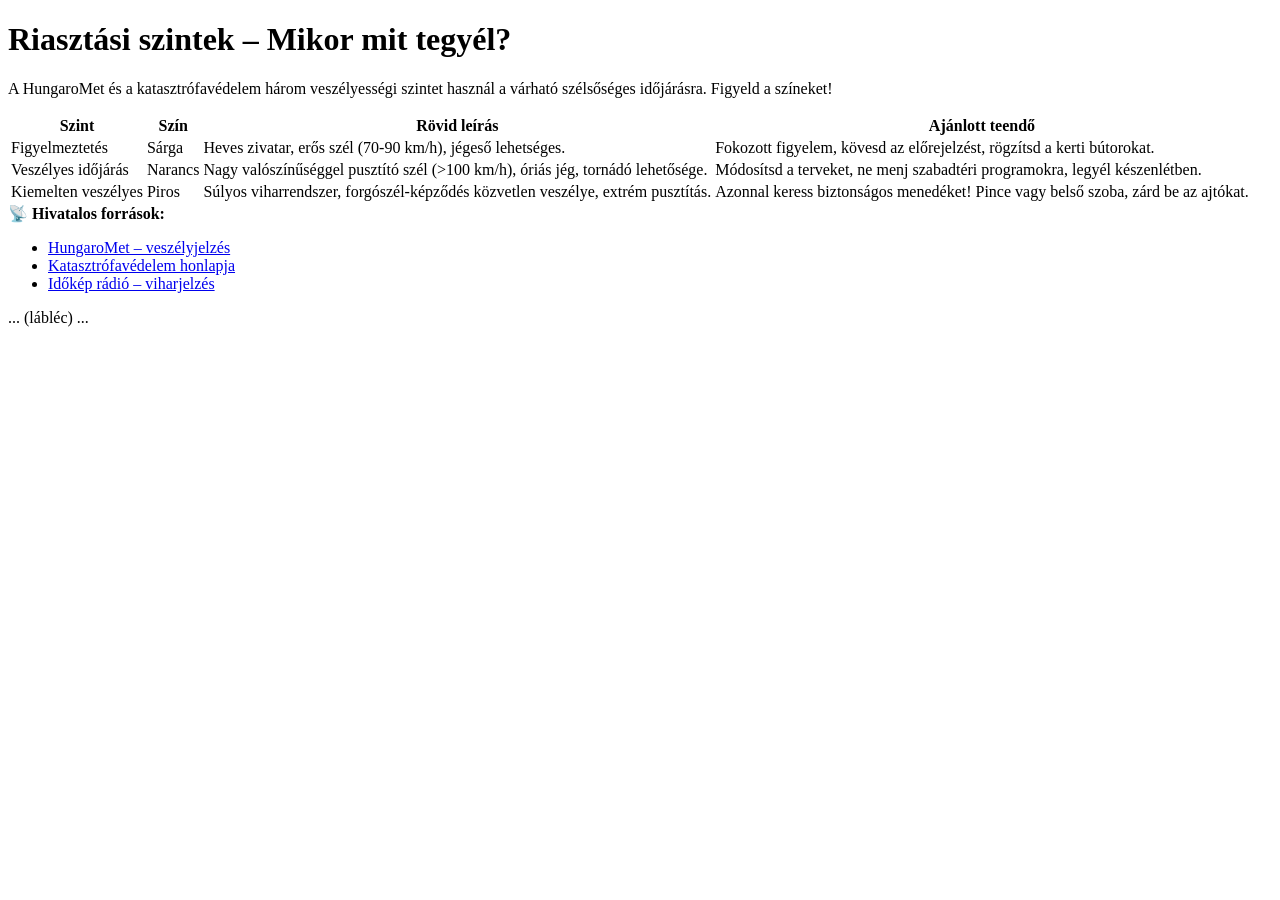
==== riasztasi-szintek.html @ b9fa14e5 "initial commit" ====
<!DOCTYPE html>
<html lang="hu">
<head>
  <meta charset="UTF-8">
  <meta name="viewport" content="width=device-width, initial-scale=1.0">
  <title>Tornádóközpont | Riasztási szintek</title>
  <style>/* ugyanaz a fő CSS */</style>
</head>
<body>
  <!-- header és nav (megegyező) -->
  <main class="container">
    <h1>Riasztási szintek – Mikor mit tegyél?</h1>
    <p>A HungaroMet és a katasztrófavédelem három veszélyességi szintet használ a várható szélsőséges időjárásra. Figyeld a színeket!</p>

    <div class="table-responsive">
      <table class="level-table">
        <thead>
          <tr><th>Szint</th><th>Szín</th><th>Rövid leírás</th><th>Ajánlott teendő</th></tr>
        </thead>
        <tbody>
          <tr><td>Figyelmeztetés</td><td><span class="color-badge" style="background:#ffc107;"></span> Sárga</td><td>Heves zivatar, erős szél (70-90 km/h), jégeső lehetséges.</td><td>Fokozott figyelem, kövesd az előrejelzést, rögzítsd a kerti bútorokat.</td></tr>
          <tr><td>Veszélyes időjárás</td><td><span class="color-badge" style="background:#fd7e14;"></span> Narancs</td><td>Nagy valószínűséggel pusztító szél (>100 km/h), óriás jég, tornádó lehetősége.</td><td>Módosítsd a terveket, ne menj szabadtéri programokra, legyél készenlétben.</td></tr>
          <tr><td>Kiemelten veszélyes</td><td><span class="color-badge" style="background:#dc3545;"></span> Piros</td><td>Súlyos viharrendszer, forgószél-képződés közvetlen veszélye, extrém pusztítás.</td><td>Azonnal keress biztonságos menedéket! Pince vagy belső szoba, zárd be az ajtókat.</td></tr>
        </tbody>
      </table>
    </div>

    <div class="warning-box">
      <strong>📡 Hivatalos források:</strong>
      <ul>
        <li><a href="https://www.met.hu/idojaras/veszelyjelzes/" target="_blank">HungaroMet – veszélyjelzés</a></li>
        <li><a href="https://www.katasztrofavedelem.hu/" target="_blank">Katasztrófavédelem honlapja</a></li>
        <li><a href="https://www.idokep.hu/radio" target="_blank">Időkép rádió – viharjelzés</a></li>
      </ul>
    </div>
  </main>
  <footer>... (lábléc) ...</footer>
</body>
</html>
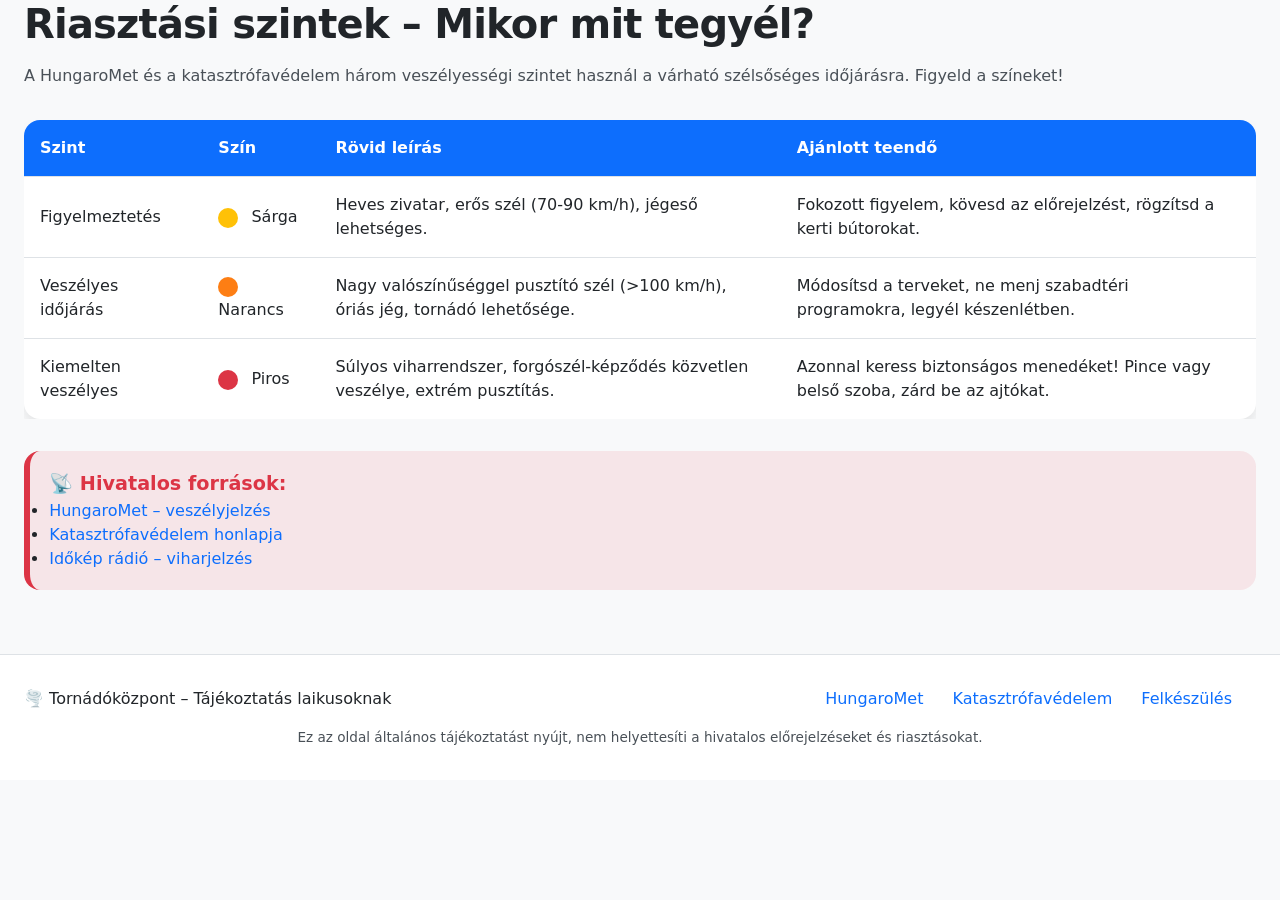
==== commit d32a397d: "footer fix" ====
--- a/riasztasi-szintek.html
+++ b/riasztasi-szintek.html
@@ -4,7 +4,7 @@
   <meta charset="UTF-8">
   <meta name="viewport" content="width=device-width, initial-scale=1.0">
   <title>Tornádóközpont | Riasztási szintek</title>
-  <style>/* ugyanaz a fő CSS */</style>
+  <link rel="stylesheet" href="style.css">
 </head>
 <body>
   <!-- header és nav (megegyező) -->
@@ -34,6 +34,20 @@
       </ul>
     </div>
   </main>
-  <footer>... (lábléc) ...</footer>
+  <footer>
+    <div class="container">
+      <div class="footer-content">
+        <div>🌪️ Tornádóközpont – Tájékoztatás laikusoknak</div>
+        <div class="footer-links">
+          <a href="https://www.met.hu/" target="_blank">HungaroMet</a>
+          <a href="https://www.katasztrofavedelem.hu/" target="_blank">Katasztrófavédelem</a>
+          <a href="https://www.ready.gov/hu" target="_blank">Felkészülés</a>
+        </div>
+      </div>
+      <div class="footer-note">
+        Ez az oldal általános tájékoztatást nyújt, nem helyettesíti a hivatalos előrejelzéseket és riasztásokat.
+      </div>
+    </div>
+  </footer>
 </body>
 </html>
--- a/style.css
+++ b/style.css
@@ -0,0 +1,400 @@
+/* -------------------------------
+   TORNÁDÓKÖZPONT - FŐ STÍLUSLAP
+   Modern, reszponzív, mobil-első
+---------------------------------- */
+
+:root {
+  --bg: #f8f9fa;
+  --text: #212529;
+  --text-light: #495057;
+  --primary: #0d6efd;
+  --primary-dark: #0b5ed7;
+  --accent: #fd7e14;
+  --accent-dark: #e96b0a;
+  --yellow: #ffc107;
+  --orange: #fd7e14;
+  --red: #dc3545;
+  --card-bg: #ffffff;
+  --border: #dee2e6;
+  --shadow: 0 10px 20px rgba(0,0,0,0.05), 0 6px 6px rgba(0,0,0,0.03);
+  --transition: all 0.2s ease;
+}
+
+body.dark-mode {
+  --bg: #1a1e24;
+  --text: #e9ecef;
+  --text-light: #ced4da;
+  --card-bg: #2c3038;
+  --border: #3a3f47;
+  --shadow: 0 10px 20px rgba(0,0,0,0.2);
+}
+
+* {
+  margin: 0;
+  padding: 0;
+  box-sizing: border-box;
+}
+
+body {
+  font-family: 'Inter', system-ui, -apple-system, 'Segoe UI', Roboto, Helvetica, Arial, sans-serif;
+  background-color: var(--bg);
+  color: var(--text);
+  line-height: 1.5;
+  transition: background-color 0.3s, color 0.2s;
+  scroll-behavior: smooth;
+}
+
+.container {
+  max-width: 1280px;
+  margin: 0 auto;
+  padding: 0 1.5rem;
+}
+
+/* ===== TYPOGRÁFIA ===== */
+h1, h2, h3 {
+  font-weight: 700;
+  line-height: 1.2;
+  letter-spacing: -0.02em;
+}
+
+h1 {
+  font-size: 2.5rem;
+  margin-bottom: 1rem;
+}
+
+h2 {
+  font-size: 2rem;
+  margin: 2rem 0 1rem;
+  border-left: 5px solid var(--primary);
+  padding-left: 1rem;
+}
+
+h3 {
+  font-size: 1.5rem;
+  margin: 1.5rem 0 0.75rem;
+}
+
+p {
+  margin-bottom: 1rem;
+  color: var(--text-light);
+}
+
+a {
+  color: var(--primary);
+  text-decoration: none;
+  transition: var(--transition);
+}
+
+a:hover {
+  color: var(--primary-dark);
+  text-decoration: underline;
+}
+
+/* ===== HEADER & NAVIGÁCIÓ ===== */
+header {
+  background-color: var(--card-bg);
+  border-bottom: 1px solid var(--border);
+  position: sticky;
+  top: 0;
+  z-index: 100;
+  backdrop-filter: blur(8px);
+  background-color: rgba(var(--card-bg-rgb, 255,255,255), 0.9);
+}
+
+body.dark-mode header {
+  background-color: rgba(44,48,56,0.95);
+}
+
+nav {
+  display: flex;
+  justify-content: space-between;
+  align-items: center;
+  flex-wrap: wrap;
+  padding: 1rem 0;
+}
+
+.logo a {
+  font-size: 1.8rem;
+  font-weight: 800;
+  background: linear-gradient(135deg, var(--primary), var(--accent));
+  background-clip: text;
+  -webkit-background-clip: text;
+  color: transparent;
+  text-decoration: none;
+}
+
+.nav-links {
+  display: flex;
+  gap: 2rem;
+  list-style: none;
+}
+
+.nav-links li a {
+  font-weight: 500;
+  color: var(--text);
+}
+
+.nav-links li a:hover {
+  color: var(--primary);
+}
+
+/* Hamburger (mobil) */
+.hamburger {
+  display: none;
+  flex-direction: column;
+  cursor: pointer;
+  background: none;
+  border: none;
+  gap: 5px;
+}
+
+.hamburger span {
+  width: 25px;
+  height: 3px;
+  background-color: var(--text);
+  border-radius: 3px;
+  transition: 0.2s;
+}
+
+.dark-mode-toggle {
+  background: none;
+  border: 1px solid var(--border);
+  border-radius: 2rem;
+  padding: 0.4rem 0.8rem;
+  cursor: pointer;
+  font-size: 1rem;
+  background-color: var(--card-bg);
+  color: var(--text);
+  transition: var(--transition);
+}
+
+.dark-mode-toggle:hover {
+  background-color: var(--primary);
+  color: white;
+  border-color: var(--primary);
+}
+
+/* ===== GOMBOK ===== */
+.btn {
+  display: inline-block;
+  background-color: var(--primary);
+  color: white;
+  padding: 0.75rem 1.5rem;
+  border-radius: 2rem;
+  font-weight: 600;
+  transition: var(--transition);
+  border: none;
+  cursor: pointer;
+  margin-right: 0.75rem;
+  margin-bottom: 0.5rem;
+}
+
+.btn-outline {
+  background-color: transparent;
+  border: 2px solid var(--primary);
+  color: var(--primary);
+}
+
+.btn-outline:hover {
+  background-color: var(--primary);
+  color: white;
+}
+
+.btn-accent {
+  background-color: var(--accent);
+}
+
+.btn-accent:hover {
+  background-color: var(--accent-dark);
+}
+
+/* ===== HERO ===== */
+.hero {
+  text-align: center;
+  padding: 4rem 1rem;
+  background: linear-gradient(135deg, rgba(13,110,253,0.05), rgba(253,126,20,0.05));
+  border-radius: 2rem;
+  margin: 2rem 0;
+}
+
+.hero h1 {
+  font-size: 3rem;
+}
+
+.hero-buttons {
+  margin-top: 2rem;
+}
+
+/* ===== KÁRTYÁK ===== */
+.card-grid {
+  display: grid;
+  grid-template-columns: repeat(auto-fit, minmax(280px, 1fr));
+  gap: 2rem;
+  margin: 2rem 0;
+}
+
+.card {
+  background-color: var(--card-bg);
+  border-radius: 1.5rem;
+  padding: 1.8rem;
+  box-shadow: var(--shadow);
+  transition: transform 0.2s, box-shadow 0.2s;
+  border: 1px solid var(--border);
+}
+
+.card:hover {
+  transform: translateY(-5px);
+  box-shadow: 0 20px 30px -12px rgba(0,0,0,0.15);
+}
+
+.card h3 {
+  margin-top: 0;
+  color: var(--primary);
+}
+
+.card ul, .card p {
+  margin-left: 1.2rem;
+  margin-bottom: 0.5rem;
+}
+
+/* ===== FIGYELMEZTETŐ BOXOK ===== */
+.warning-box {
+  border-left: 6px solid var(--red);
+  background-color: rgba(220,53,69,0.1);
+  padding: 1.2rem;
+  border-radius: 1rem;
+  margin: 1.5rem 0;
+}
+
+.warning-box strong {
+  color: var(--red);
+  font-size: 1.2rem;
+}
+
+.yellow-bg {
+  background-color: rgba(255,193,7,0.15);
+  border-left-color: var(--yellow);
+}
+.orange-bg {
+  background-color: rgba(253,126,20,0.15);
+  border-left-color: var(--orange);
+}
+.red-bg {
+  background-color: rgba(220,53,69,0.2);
+  border-left-color: var(--red);
+}
+
+/* ===== TÁBLÁZAT (reszponzív) ===== */
+.table-responsive {
+  overflow-x: auto;
+  margin: 2rem 0;
+}
+
+.level-table {
+  width: 100%;
+  border-collapse: collapse;
+  background-color: var(--card-bg);
+  border-radius: 1rem;
+  overflow: hidden;
+  box-shadow: var(--shadow);
+}
+
+.level-table th, .level-table td {
+  padding: 1rem;
+  text-align: left;
+  border-bottom: 1px solid var(--border);
+}
+
+.level-table th {
+  background-color: var(--primary);
+  color: white;
+  font-weight: 600;
+}
+
+.level-table tr:last-child td {
+  border-bottom: none;
+}
+
+.color-badge {
+  display: inline-block;
+  width: 20px;
+  height: 20px;
+  border-radius: 50%;
+  margin-right: 8px;
+  vertical-align: middle;
+}
+
+/* ===== LEXIKON KERESŐ ===== */
+.search-box {
+  margin: 2rem 0;
+}
+.search-box input {
+  width: 100%;
+  padding: 1rem;
+  font-size: 1rem;
+  border: 1px solid var(--border);
+  border-radius: 2rem;
+  background-color: var(--card-bg);
+  color: var(--text);
+}
+
+/* ===== LÁBLÉC ===== */
+footer {
+  background-color: var(--card-bg);
+  border-top: 1px solid var(--border);
+  margin-top: 4rem;
+  padding: 2rem 0;
+}
+
+.footer-content {
+  display: flex;
+  flex-wrap: wrap;
+  justify-content: space-between;
+  gap: 1.5rem;
+}
+
+.footer-links a {
+  margin-right: 1.5rem;
+}
+
+.footer-note {
+  font-size: 0.85rem;
+  color: var(--text-light);
+  margin-top: 1rem;
+  text-align: center;
+}
+
+/* ===== RESZPONZÍV ===== */
+@media (max-width: 768px) {
+  .container {
+    padding: 0 1rem;
+  }
+  h1 { font-size: 2rem; }
+  h2 { font-size: 1.6rem; }
+  .hero h1 { font-size: 2.2rem; }
+  
+  .hamburger {
+    display: flex;
+  }
+  .nav-links {
+    display: none;
+    width: 100%;
+    flex-direction: column;
+    gap: 1rem;
+    padding: 1rem 0;
+    text-align: center;
+  }
+  .nav-links.show {
+    display: flex;
+  }
+  .footer-content {
+    flex-direction: column;
+    text-align: center;
+  }
+}
+
+@media (min-width: 769px) {
+  .nav-links {
+    display: flex !important;
+  }
+}
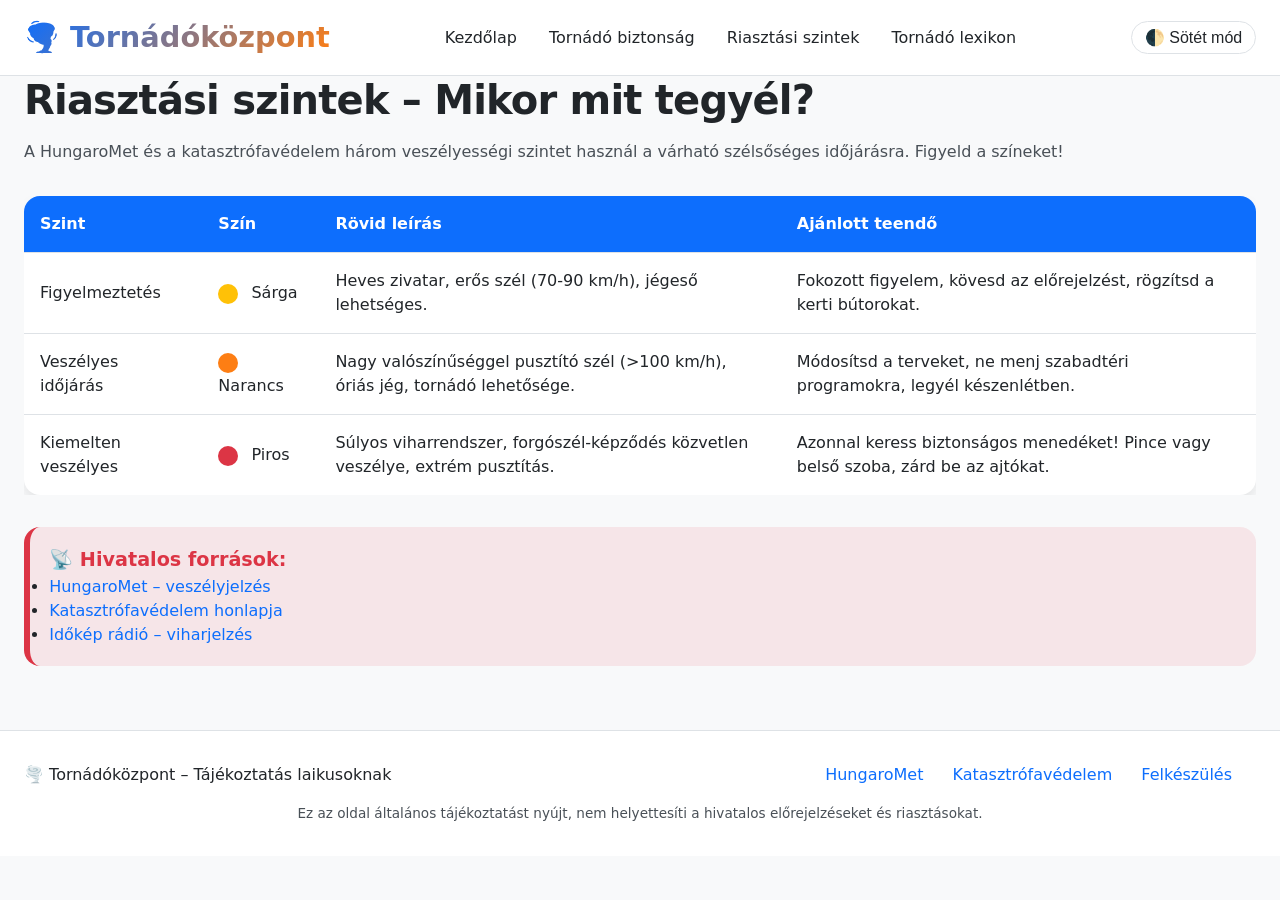
==== commit 5aa9553f: "header fix" ====
--- a/riasztasi-szintek.html
+++ b/riasztasi-szintek.html
@@ -7,7 +7,21 @@
   <link rel="stylesheet" href="style.css">
 </head>
 <body>
-  <!-- header és nav (megegyező) -->
+  <header>
+    <div class="container">
+      <nav>
+        <div class="logo"><a href="index.html">🌪️ Tornádóközpont</a></div>
+        <button class="hamburger" id="hamburgerBtn" aria-label="Menü megnyitása">☰</button>
+        <ul class="nav-links" id="navLinks">
+          <li><a href="index.html">Kezdőlap</a></li>
+          <li><a href="tornado-biztonsag.html">Tornádó biztonság</a></li>
+          <li><a href="riasztasi-szintek.html">Riasztási szintek</a></li>
+          <li><a href="tornado-lexikon.html">Tornádó lexikon</a></li>
+        </ul>
+        <button class="dark-mode-toggle" id="darkModeToggle" aria-label="Sötét/világos mód">🌓 Sötét mód</button>
+      </nav>
+    </div>
+  </header>
   <main class="container">
     <h1>Riasztási szintek – Mikor mit tegyél?</h1>
     <p>A HungaroMet és a katasztrófavédelem három veszélyességi szintet használ a várható szélsőséges időjárásra. Figyeld a színeket!</p>
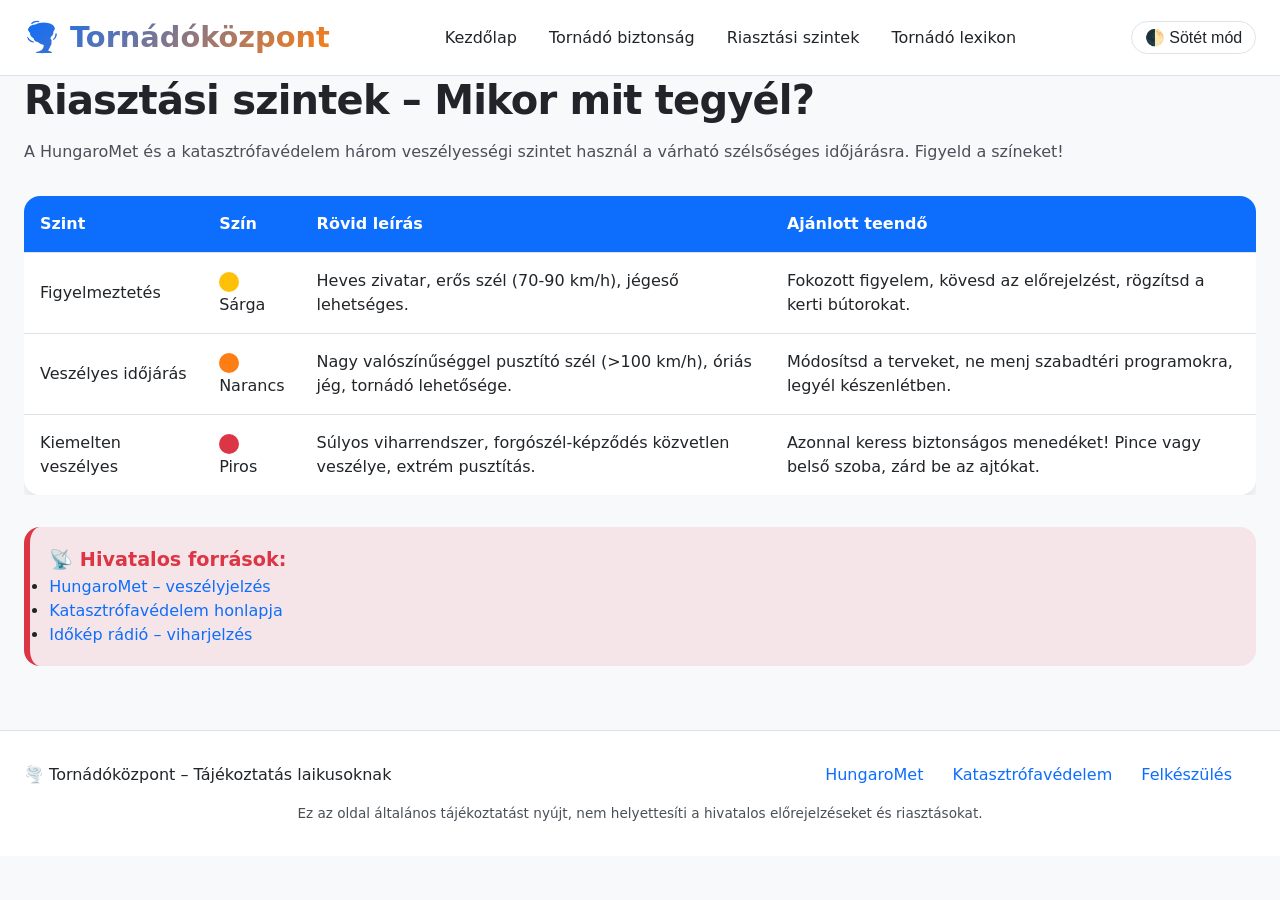
==== commit e1cf6c64: "riaszt color fix" ====
--- a/riasztasi-szintek.html
+++ b/riasztasi-szintek.html
@@ -32,9 +32,9 @@
           <tr><th>Szint</th><th>Szín</th><th>Rövid leírás</th><th>Ajánlott teendő</th></tr>
         </thead>
         <tbody>
-          <tr><td>Figyelmeztetés</td><td><span class="color-badge" style="background:#ffc107;"></span> Sárga</td><td>Heves zivatar, erős szél (70-90 km/h), jégeső lehetséges.</td><td>Fokozott figyelem, kövesd az előrejelzést, rögzítsd a kerti bútorokat.</td></tr>
-          <tr><td>Veszélyes időjárás</td><td><span class="color-badge" style="background:#fd7e14;"></span> Narancs</td><td>Nagy valószínűséggel pusztító szél (>100 km/h), óriás jég, tornádó lehetősége.</td><td>Módosítsd a terveket, ne menj szabadtéri programokra, legyél készenlétben.</td></tr>
-          <tr><td>Kiemelten veszélyes</td><td><span class="color-badge" style="background:#dc3545;"></span> Piros</td><td>Súlyos viharrendszer, forgószél-képződés közvetlen veszélye, extrém pusztítás.</td><td>Azonnal keress biztonságos menedéket! Pince vagy belső szoba, zárd be az ajtókat.</td></tr>
+          <tr><td>Figyelmeztetés</td><td><span class="color-badge" style="background:#ffc107;"></span> <br>Sárga</td><td>Heves zivatar, erős szél (70-90 km/h), jégeső lehetséges.</td><td>Fokozott figyelem, kövesd az előrejelzést, rögzítsd a kerti bútorokat.</td></tr>
+          <tr><td>Veszélyes időjárás</td><td><span class="color-badge" style="background:#fd7e14;"></span> <br>Narancs</td><td>Nagy valószínűséggel pusztító szél (>100 km/h), óriás jég, tornádó lehetősége.</td><td>Módosítsd a terveket, ne menj szabadtéri programokra, legyél készenlétben.</td></tr>
+          <tr><td>Kiemelten veszélyes</td><td><span class="color-badge" style="background:#dc3545;"></span> <br>Piros</td><td>Súlyos viharrendszer, forgószél-képződés közvetlen veszélye, extrém pusztítás.</td><td>Azonnal keress biztonságos menedéket! Pince vagy belső szoba, zárd be az ajtókat.</td></tr>
         </tbody>
       </table>
     </div>
@@ -63,5 +63,7 @@
       </div>
     </div>
   </footer>
+
+  <script src="hambdark.js"></script>
 </body>
 </html>
